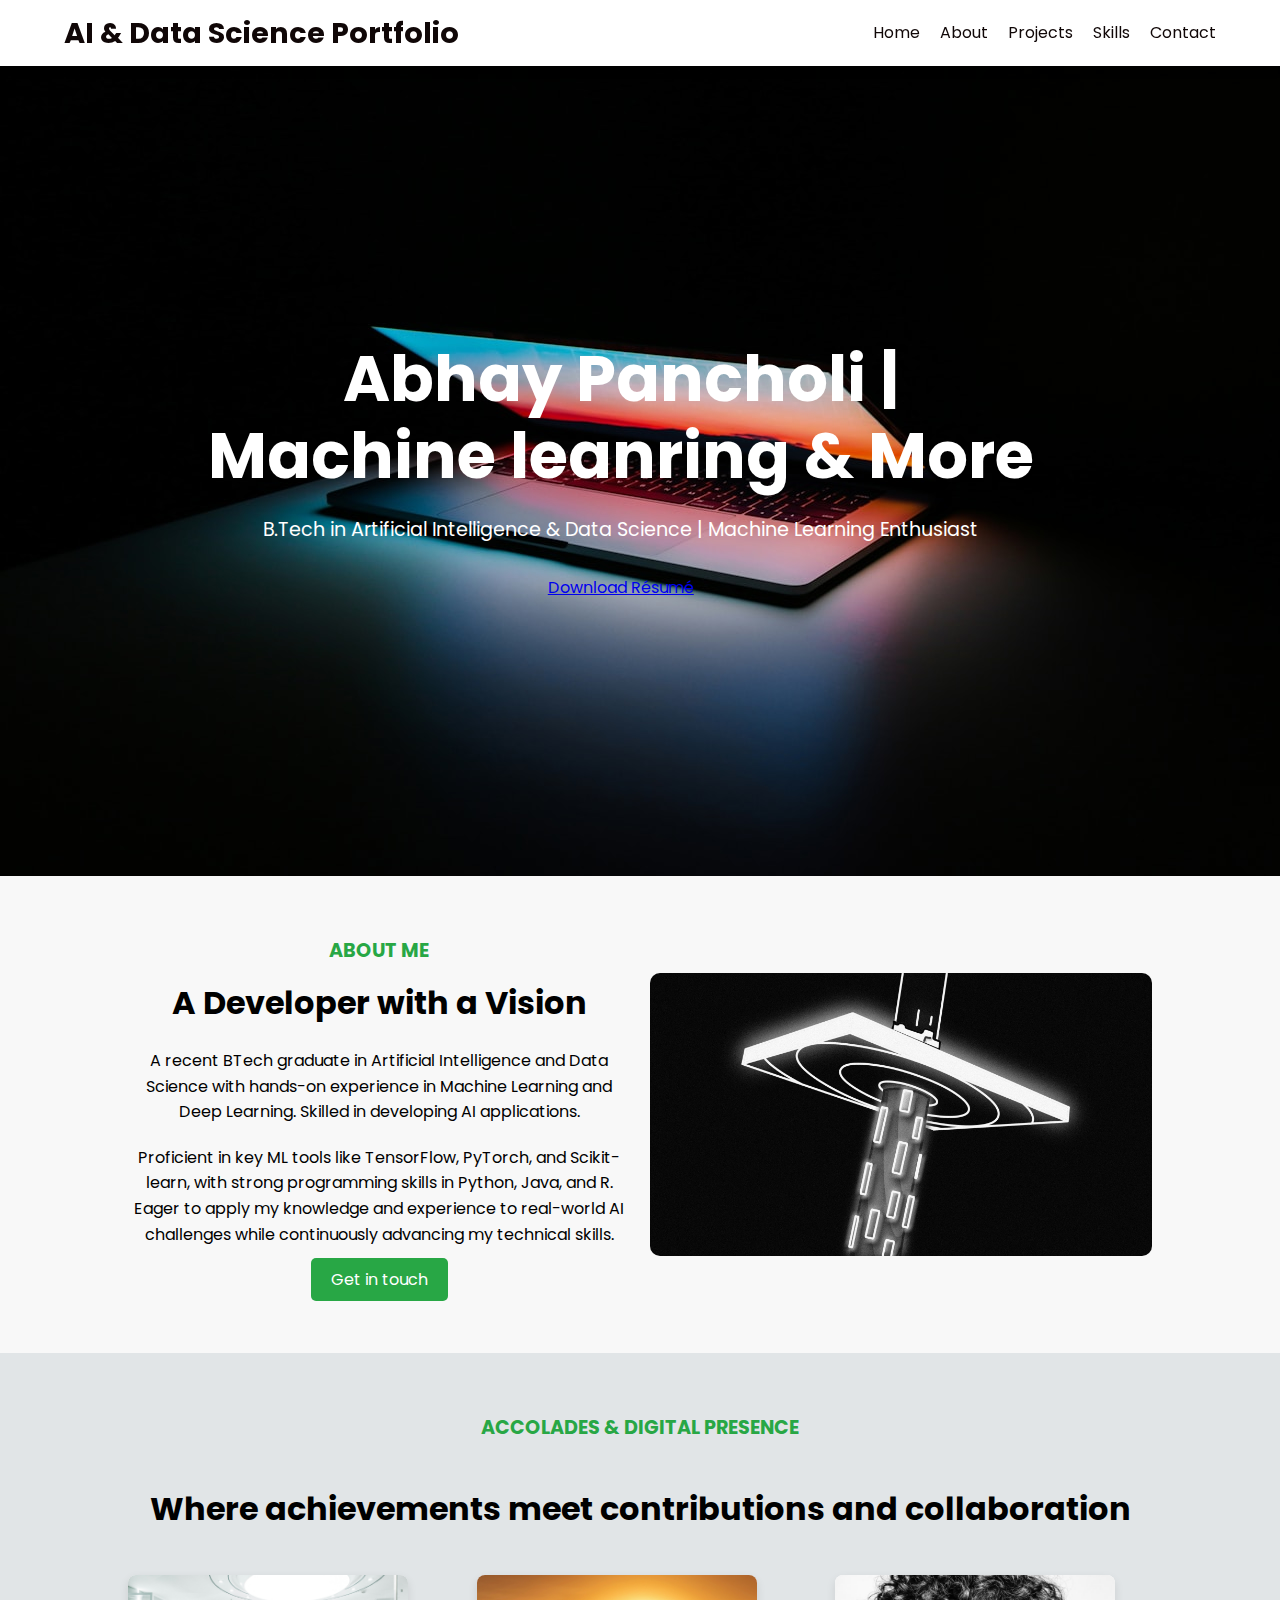
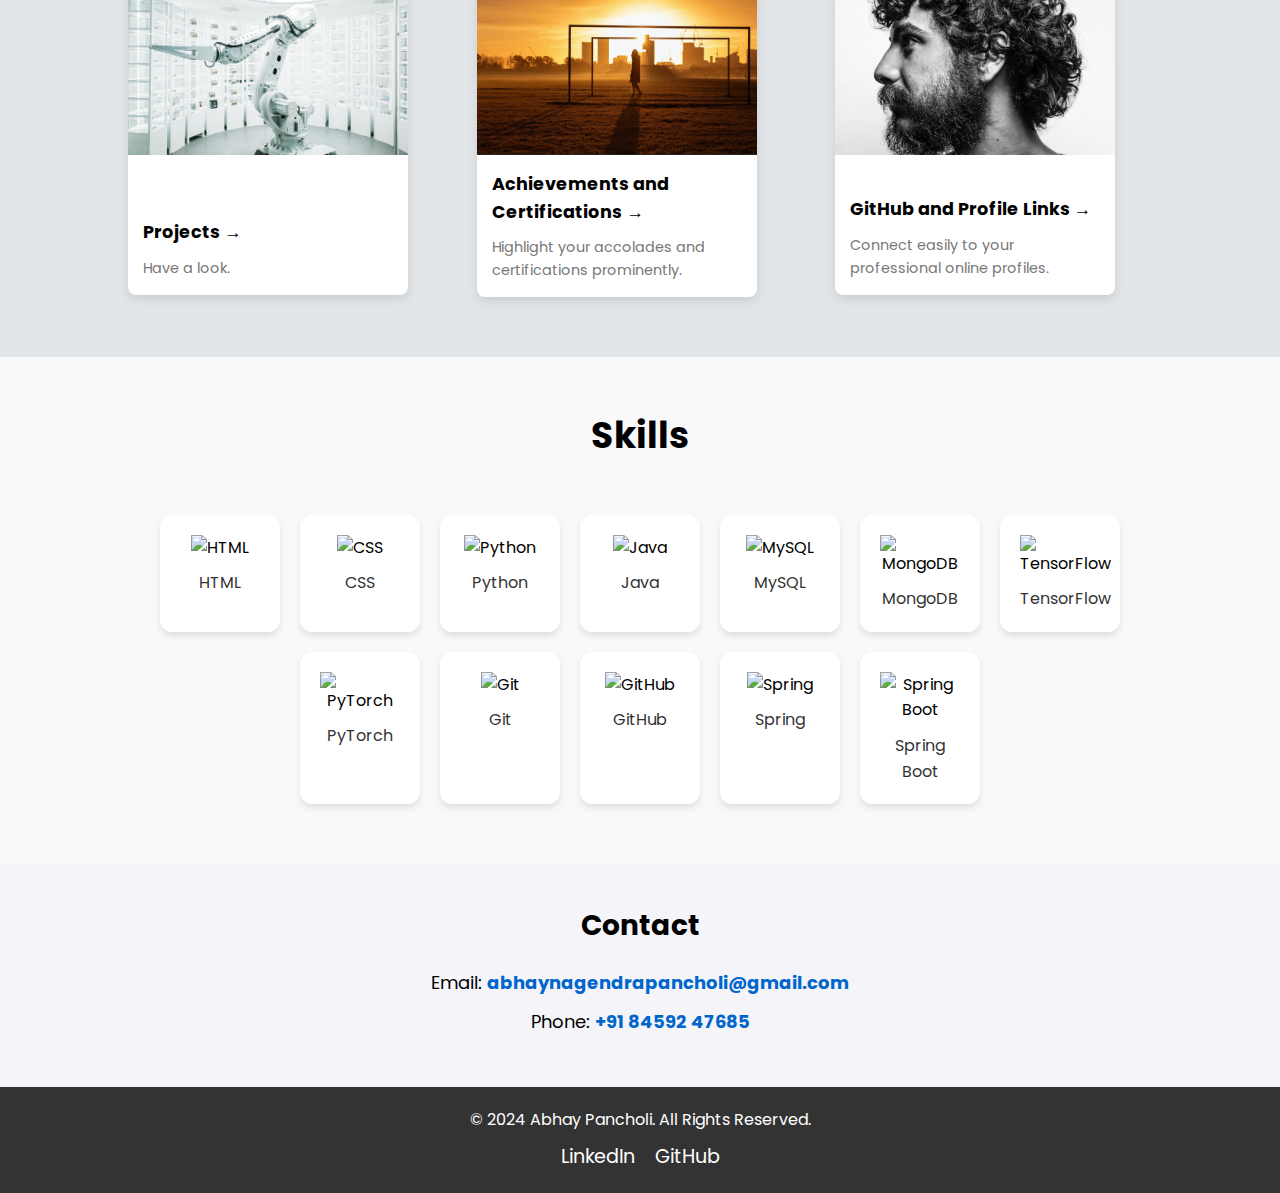
==== index.html @ a6f14320 "Renamed Home.html to index.html" ====
<!DOCTYPE html>
<html lang="en">
<head>
    <meta charset="UTF-8">
    <meta name="viewport" content="width=device-width, initial-scale=1.0">
    <title>Abhay Pancholi | AI & Data Science Portfolio</title>
    <link rel="stylesheet" href="Home_Style.css"> <!-- Link to your CSS file -->
    <link href='https://fonts.googleapis.com/css?family=Poppins' rel='stylesheet'>
</head>
<body>


    <!-- Header Section -->
    <header>
        <div class="header_container">
            <h1 class="logo">AI & Data Science Portfolio</h1>
            <nav>
                <ul class="nav-links">
                    <li><a href="Home.html">Home</a></li>
                    <li><a href="#about">About</a></li>
                    <li><a href="Projects.html">Projects</a></li>
                    <li><a href="#skills">Skills</a></li>
                    <li><a href="#contact">Contact</a></li>
                </ul>
                <div class="hamburger">
                    <span class="bar"></span>
                    <span class="bar"></span>
                    <span class="bar"></span>
                </div>
            </nav>
        </div>
    </header>

    <!-- Hero Section -->
    <section id="home" class="hero">
        <div class="container">
            <h1>Abhay Pancholi |<br> Machine leanring & More</h1>
            <p>B.Tech in Artificial Intelligence & Data Science | Machine Learning Enthusiast</p>
            <a href="D:\MyProject\Projects on github\Portfolio Website\assets\Abhay_Pancholi.pdf" class="btn">Download Résumé</a>
        </div>
    </section>


    <!-- About Section -->
    <section id="about" class="about-section">
        <div class="container">
            <div class="about-content">
                <div class="about-text">
                    <h2>About Me</h2>
                    <h3>A Developer with a Vision</h3>
                    <p>A recent BTech graduate in Artificial Intelligence and Data Science with hands-on experience in Machine Learning and Deep Learning. Skilled in developing AI applications.</p>
                    <p>Proficient in key ML tools like TensorFlow, PyTorch, and Scikit-learn, with strong programming skills in Python, Java, and R. Eager to apply my knowledge and experience to real-world AI challenges while continuously advancing my technical skills.</p>
                    <a href="#contact" class="btn">Get in touch</a>
                </div>
                <div class="about-image">
                    <img src="assets\Aboutme_section_img.jpg" alt="About Me Image">
                </div>
            </div>
        </div>
    </section>


    <!-- Cards Section -->
    <section id="cards-section" class="cards-section">
        <div class="container">
            <h2>Accolades & Digital Presence</h2>
            <h3>Where achievements meet contributions and collaboration</h3>
            <div class="cards">
                <!-- Project Card -->
                <a href="Projects.html" class="card-link">
                    <div class="card">
                        <img src="assets\Projects1.jpg" alt="Projects">
                        <div class="card-content">
                            <h4>Projects &rarr;</h4>
                            <p>Have a look.</p>
                        </div>
                    </div>
                </a>

                <!-- Achievements Card -->
                <a href="Achivements&Certifications.html" class="card-link">
                    <div class="card">
                        <img src="assets/Achievements.png" alt="Achievements and Certifications">
                        <div class="card-content">
                            <h4>Achievements and Certifications &rarr;</h4>
                            <p>Highlight your accolades and certifications prominently.</p>
                        </div>
                    </div>
                </a>

                <!-- GitHub Card -->
                <a href="Porfile_Links.html" class="card-link">
                    <div class="card">
                        <img src="assets/GitHub links.jfif" alt="GitHub and Profile Links">
                        <div class="card-content">
                            <h4>GitHub and Profile Links &rarr;</h4>
                            <p>Connect easily to your professional online profiles.</p>
                        </div>
                    </div>
                </a>
            </div>
        </div>
    </section>


    <!-- Skills section -->
    <section id="skills">
        <div class="container">
            <h2>Skills</h2>
            <div class="skills-grid">
                <div class="skill-item">
                    <img src="https://cdn.jsdelivr.net/gh/devicons/devicon/icons/html5/html5-original.svg" alt="HTML">
                    <p>HTML</p>
                </div>
                <div class="skill-item">
                    <img src="https://cdn.jsdelivr.net/gh/devicons/devicon/icons/css3/css3-original.svg" alt="CSS">
                    <p>CSS</p>
                </div>
                <div class="skill-item">
                    <img src="https://cdn.jsdelivr.net/gh/devicons/devicon/icons/python/python-original.svg" alt="Python">
                    <p>Python</p>
                </div>
                <div class="skill-item">
                    <img src="https://cdn.jsdelivr.net/gh/devicons/devicon/icons/java/java-original.svg" alt="Java">
                    <p>Java</p>
                </div>
                <div class="skill-item">
                    <img src="https://cdn.jsdelivr.net/gh/devicons/devicon/icons/mysql/mysql-original.svg" alt="MySQL">
                    <p>MySQL</p>
                </div>
                <div class="skill-item">
                    <img src="https://cdn.jsdelivr.net/gh/devicons/devicon/icons/mongodb/mongodb-original.svg" alt="MongoDB">
                    <p>MongoDB</p>
                </div>
                <div class="skill-item">
                    <img src="https://cdn.jsdelivr.net/gh/devicons/devicon/icons/tensorflow/tensorflow-original.svg" alt="TensorFlow">
                    <p>TensorFlow</p>
                </div>
                <div class="skill-item">
                    <img src="https://cdn.jsdelivr.net/gh/devicons/devicon/icons/pytorch/pytorch-original.svg" alt="PyTorch">
                    <p>PyTorch</p>
                </div>
                <div class="skill-item">
                    <img src="https://cdn.jsdelivr.net/gh/devicons/devicon/icons/git/git-original.svg" alt="Git">
                    <p>Git</p>
                </div>
                <div class="skill-item">
                    <img src="https://cdn.jsdelivr.net/gh/devicons/devicon/icons/github/github-original.svg" alt="GitHub">
                    <p>GitHub</p>
                </div>
                <div class="skill-item">
                    <img src="https://cdn.jsdelivr.net/gh/devicons/devicon/icons/spring/spring-original.svg" alt="Spring">
                    <p>Spring</p>
                </div>
                <div class="skill-item">
                    <img src="https://cdn.jsdelivr.net/npm/simple-icons@5.8.1/icons/springboot.svg" alt="Spring Boot">
                    <p>Spring Boot</p>
                </div>
            </div>
        </div>
    </section>
    
    <!-- Contact Section -->
    <section id="contact">
        <div class="container">
            <h2>Contact</h2>
            <div class="contact-info">
                <p>Email: <a href="mailto:abhaynagendrapancholi@gmail.com">abhaynagendrapancholi@gmail.com</a></p>
                <p>Phone: <a href="tel:+91 8459247685">+91 84592 47685</a></p>
            </div>
        </div>
    </section>
    

    <!-- Footer Section -->
    <footer>
        <div class="container">
            <p>&copy; 2024 Abhay Pancholi. All Rights Reserved.</p>
            <ul class="socials">
                <li><a href="https://linkedin.com/in/abhaypancholi" target="_blank">LinkedIn</a></li>
                <li><a href="https://github.com/AbhayPancholi" target="_blank">GitHub</a></li>
                <!-- Add more social links -->
            </ul>
        </div>
    </footer>

    <!-- Link to external JavaScript file -->
    <script src="header_toggle.js"></script>
</body>
</html>
---- Home_Style.css ----
/* Base styles */
* {
    margin: 0;
    padding: 0;
    box-sizing: border-box;
}

body {
    font-family: Poppins;
    line-height: 1.6;
    background-color: #f4f4f9;
}

.container {
    width: 90%;
    margin: 0 auto;
    max-width: 1200px;
}

/* Header */
header {
    position: sticky;
    top: 0;
    z-index: 999;
    background-color: #FFFFFF;
    color: #100707;
    padding: 10px 0;
    box-shadow: 0px 4px 10px rgba(0, 0, 0, 0.1);
}

.header_container {
    display: flex;
    justify-content: space-between;
    align-items: center;
    width: 90%;
    margin: 0 auto;
}

h1.logo {
    text-align: left;
    font-size: 1.8rem;
    font-weight: bold;
    color: #100707;
}

.nav-links {
    list-style: none;
    display: flex;
    align-items: center;
}

.nav-links li {
    margin-left: 20px;
}

.nav-links li a {
    text-decoration: none;
    color: #100707;
    font-size: 1rem;
    transition: color 0.3s ease;
}

.nav-links li a:hover {
    color: #e74c3c;
}

/* Hamburger Menu (Hidden by Default) */
.hamburger {
    display: none;
    flex-direction: column;
    cursor: pointer;
    margin-left: 20px;
}

.hamburger .bar {
    width: 25px;
    height: 3px;
    background-color: #100707;
    margin: 4px 0;
    transition: 0.3s;
}

/* Responsive Styles */
@media (max-width: 768px) {
    .nav-links {
        display: none;  /* Hide the regular menu */
        position: absolute;
        top: 60px;
        left: 0;
        background-color: #fff;
        width: 100%;
        flex-direction: column;
        align-items: center;
        box-shadow: 0px 4px 10px rgba(0, 0, 0, 0.1);
        transition: all 0.3s ease-in-out;
    }

    .nav-links.active {
        display: flex;  /* Show the menu when hamburger is clicked */
    }

    .nav-links li {
        margin: 10px 0;
    }

    /* Show hamburger icon */
    .hamburger {
        display: flex;
    }

    /* Center logo */
    h1.logo {
        font-size: 1.5rem;
        text-align: center;
        width: 100%;
        justify-content: center;
    }
}

/* Hamburger Animation */
.hamburger.active .bar:nth-child(1) {
    transform: rotate(-45deg) translate(-5px, 6px);
}

.hamburger.active .bar:nth-child(2) {
    opacity: 0;
}

.hamburger.active .bar:nth-child(3) {
    transform: rotate(45deg) translate(-5px, -6px);
}


/* Hero Section */
.hero {
    background: url('assets/background_image.jfif') no-repeat center center/cover;
    background-color: #2c3e50;
    color: #fff;
    height: 90vh;
    display: flex;
    align-items: center;
    justify-content: flex-start; /* Align to the left */
    text-align: left;            /* Left-align text */
    padding-left: 7%;           /* Space to the left for alignment */
    padding-right: 10%;
    box-sizing: border-box;      /* Ensure padding is included in width */
}

.hero h1 {
    font-size: 4rem;            /* Larger heading for desktop */
    line-height: 1.2;           /* Control spacing between lines */
    margin-bottom: 20px;
}

.hero p {
    font-size: 1.2rem;
    margin-bottom: 30px;
}

/* Media Query for Tablets and Smaller Devices */
@media (max-width: 768px) {
    .hero {
        justify-content: center; /* Center content for smaller screens */
        text-align: center;      /* Center text */
        padding-left: 5%;
        padding-right: 5%;
    }

    .hero h1 {
        font-size: 2rem;        /* Smaller heading for tablets */
    }

    .hero p {
        font-size: 1rem;        /* Smaller paragraph font size */
    }
}

/* Media Query for Mobile Devices */
@media (max-width: 480px) {
    .hero {
        padding-left: 2%;
        padding-right: 2%;
    }

    .hero h1 {
        font-size: 1.5rem;      /* Smaller heading for mobile */
    }

    .hero p {
        font-size: 0.9rem;      /* Smaller paragraph font size */
    }
}


/* About Section */
.about-section {
    padding: 60px 0;
    background-color: #f8f8f8;
}

.about-content {
    display: flex;
    justify-content: space-between;
    align-items: center;
    flex-wrap: wrap;  /* To make it responsive */
    gap: 20px;
}

.about-text {
    flex: 1;
    max-width: 600px;
}

.about-text h2 {
    color: #28a745; /* Green color for 'About Me' */
    font-size: 1.2rem;
    text-transform: uppercase;
    margin-bottom: 10px;
}

.about-text h3 {
    /* text-align: left; */
    font-size: 2rem;
    font-weight: bold;
    margin-bottom: 20px;
}

.about-text p {
    font-size: 1rem;
    line-height: 1.6;
    margin-bottom: 20px;
}

.about-text a.btn {
    background-color: #28a745;
    color: #fff;
    padding: 10px 20px;
    text-decoration: none;
    border-radius: 5px;
    transition: background-color 0.3s ease;
}

.about-text a.btn:hover {
    background-color: #218838;
}

/* About Image */
.about-image {
    flex: 1;
    max-width: 600px;
}

.about-image img {
    max-width: 100%;
    height: auto;
    display: block;
    border-radius: 10px;
}

/* Responsive Design */
@media (max-width: 768px) {
    .about-content {
        flex-direction: column;
        text-align: center;
    }

    .about-image {
        margin-top: 20px;
    }

    .about-text {
        text-align: center;
    }
}


/* Card Section */
.cards-section {
    padding: 60px 0;
    background-color: #e1e5e7;
    text-align: left;
}

.cards-section h2 {

    color: #28a745;
    text-transform: uppercase;
    font-size: 1.2rem;
}

.cards-section h3 {
    font-size: 2rem;
    margin-bottom: 40px;
    font-weight: bold;
}

.cards {
    display: flex;
    justify-content: center; /* Align cards centrally */
    gap: 40px; /* Adjust gap between cards for uniform spacing */
    flex-wrap: wrap; /* Allow cards to wrap on smaller screens */
}

.card-link {
    text-decoration: none;
    color: inherit;
    flex-grow: 1; /* Ensures all cards take up equal space */
}

.card {
    background-color: #fff;
    border-radius: 8px; /* Make the border radius smaller for a clean look */
    box-shadow: 0 4px 10px rgba(0, 0, 0, 0.1);
    max-width: 280px; /* Reduced width for smaller cards */
    min-height: 320px; /* Reduced height for smaller cards */
    text-align: left;
    transition: transform 0.3s ease;
    overflow: hidden;
    display: flex;
    flex-direction: column;
    justify-content: space-between; /* Even distribution of content */
}

.card:hover {
    transform: translateY(-10px); /* Lift the card on hover */
}

.card img {
    width: 100%;
    height: 180px; /* Adjusted image height */
    object-fit: cover; /* Ensure image fits within the card */
}

.card-content {
    padding: 15px; /* Adjust padding for uniformity */
}

.card h4 {
    font-size: 1.1rem;
    margin-bottom: 10px;
    font-weight: bold;
}

.card p {
    color: #777;
    font-size: 0.9rem; /* Reduce font size to match the smaller card */
}

/* Responsive Design */
@media (max-width: 768px) {
    .cards {
        flex-direction: column;
        align-items: center;
    }
}


/*skills section*/
#skills {
    background-color: #f9f9f9;
    padding: 50px 0;
}

.container {
    width: 80%;
    margin: 0 auto;
    text-align: center;
}

h2 {
    font-size: 36px;
    margin-bottom: 40px;
}

.skills-grid {
    display: flex;
    flex-wrap: wrap;
    justify-content: center;
}

.skill-item {
    background-color: #fff;
    border-radius: 12px;
    padding: 20px;
    margin: 10px;
    width: 120px;
    text-align: center;
    box-shadow: 0 4px 6px rgba(0, 0, 0, 0.1);
    transition: transform 0.3s ease;
}

.skill-item:hover {
    transform: scale(1.1);
}

.skill-item img {
    width: 60px;
    height: 60px;
}

.skill-item p {
    margin-top: 10px;
    font-size: 16px;
    color: #333;
}


/* Contact Section */
#contact {
    background-color: #f4f4f9;
    padding: 40px 0;
    text-align: center;
}

#contact h2 {
    font-size: 28px;
    margin-bottom: 20px;
}

.contact-info {
    font-size: 18px;
}

.contact-info p {
    margin: 10px 0;
}

.contact-info a {
    color: #0066cc;
    text-decoration: none;
    font-weight: bold;
    transition: color 0.3s;
}

.contact-info a:hover {
    color: #0055bb;
}



/* Footer */
footer {
    background-color: #333;
    color: #fff;
    padding: 20px;
    text-align: center;
}

footer .socials {
    list-style: none;
    display: flex;
    justify-content: center;
    margin-top: 10px;
}

footer .socials li {
    margin: 0 10px;
}

footer .socials li a {
    color: #fff;
    text-decoration: none;
    font-size: 1.2rem;
}

/* Responsive Styles */
@media (max-width: 768px) {
    header .container {
        flex-direction: column;
        align-items: flex-start;
    }

    header nav ul {
        flex-direction: column;
        align-items: flex-start;
    }

    .hero h2 {
        font-size: 2rem;
    }

    .hero p {
        font-size: 1rem;
    }

    .projects {
        flex-direction: column;
    }

    .project {
        width: 100%;
        margin-bottom: 20px;
    }
}

@media (max-width: 480px) {
    .hero h2 {
        font-size: 1.5rem;
    }

    .hero p {
        font-size: 0.9rem;
    }

    header h1.logo {
        font-size: 1.5rem;
    }

    header nav ul li a {
        font-size: 0.9rem;
    }
}
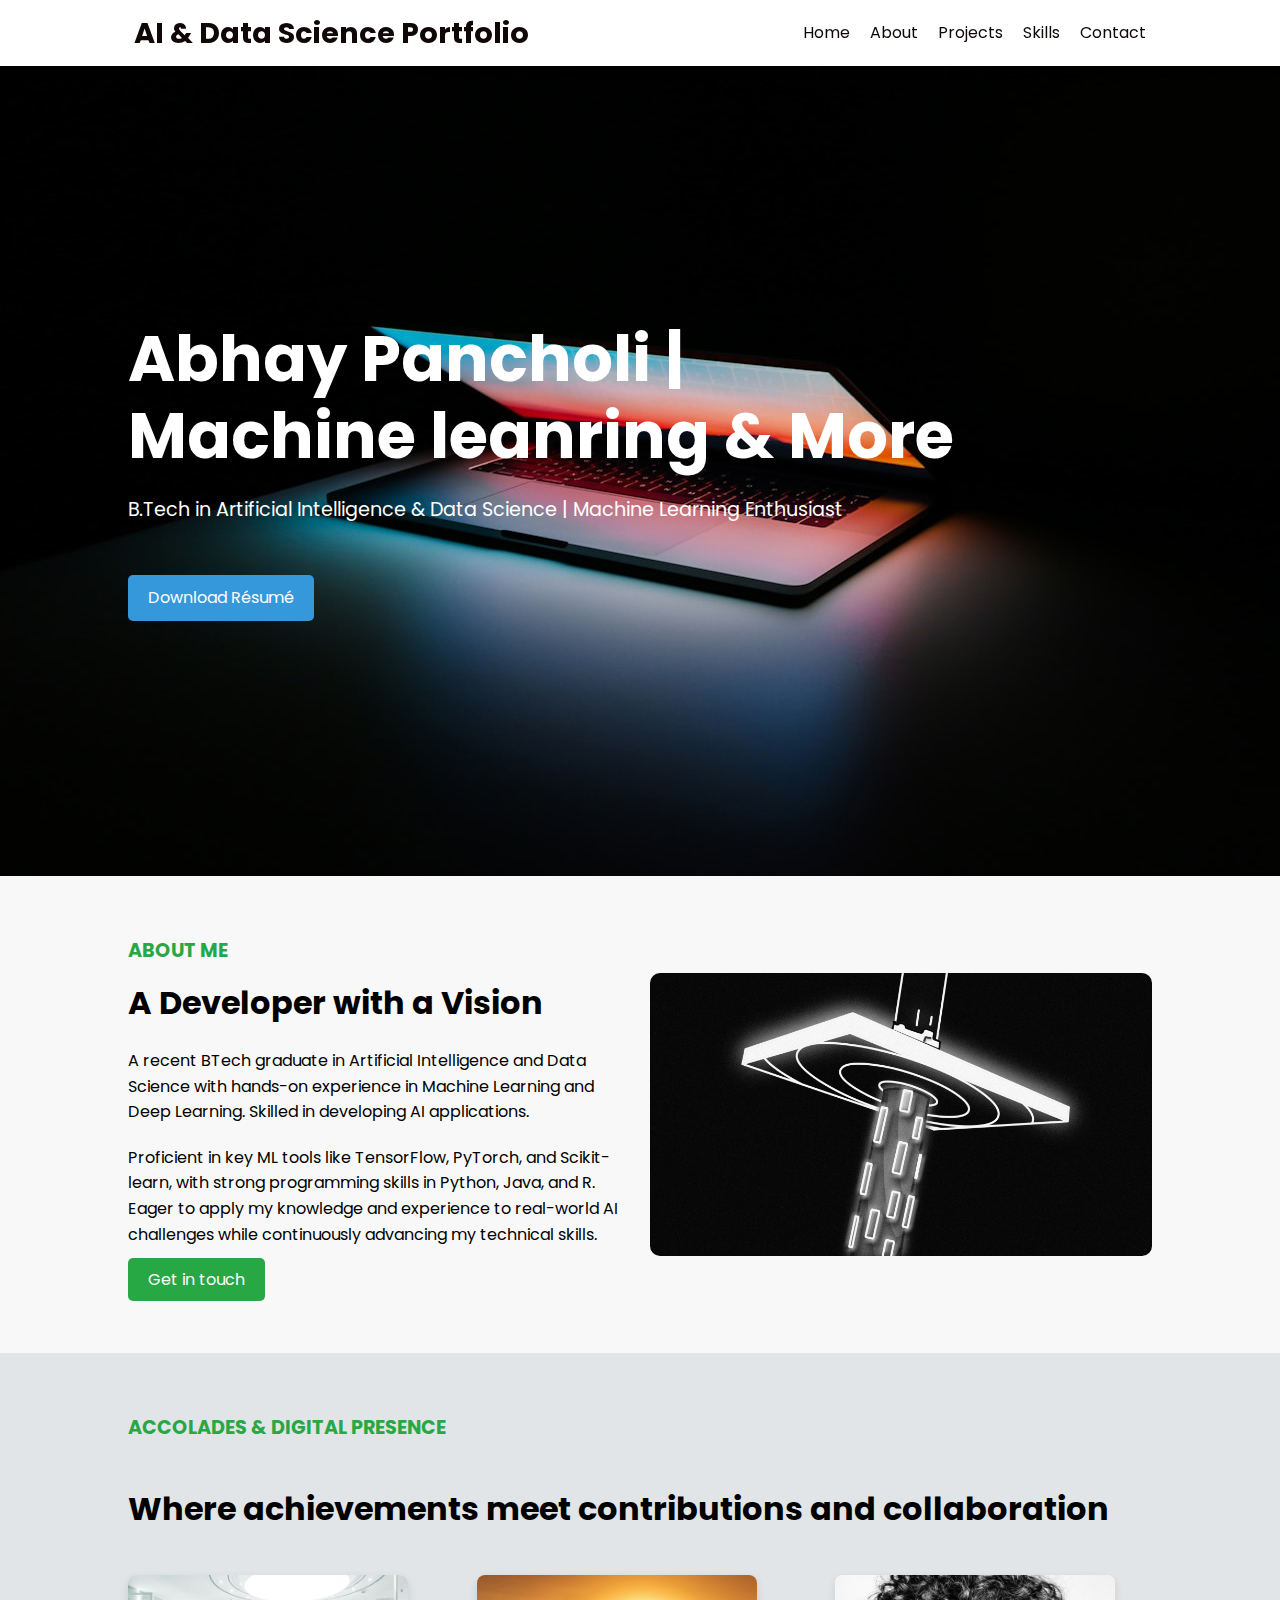
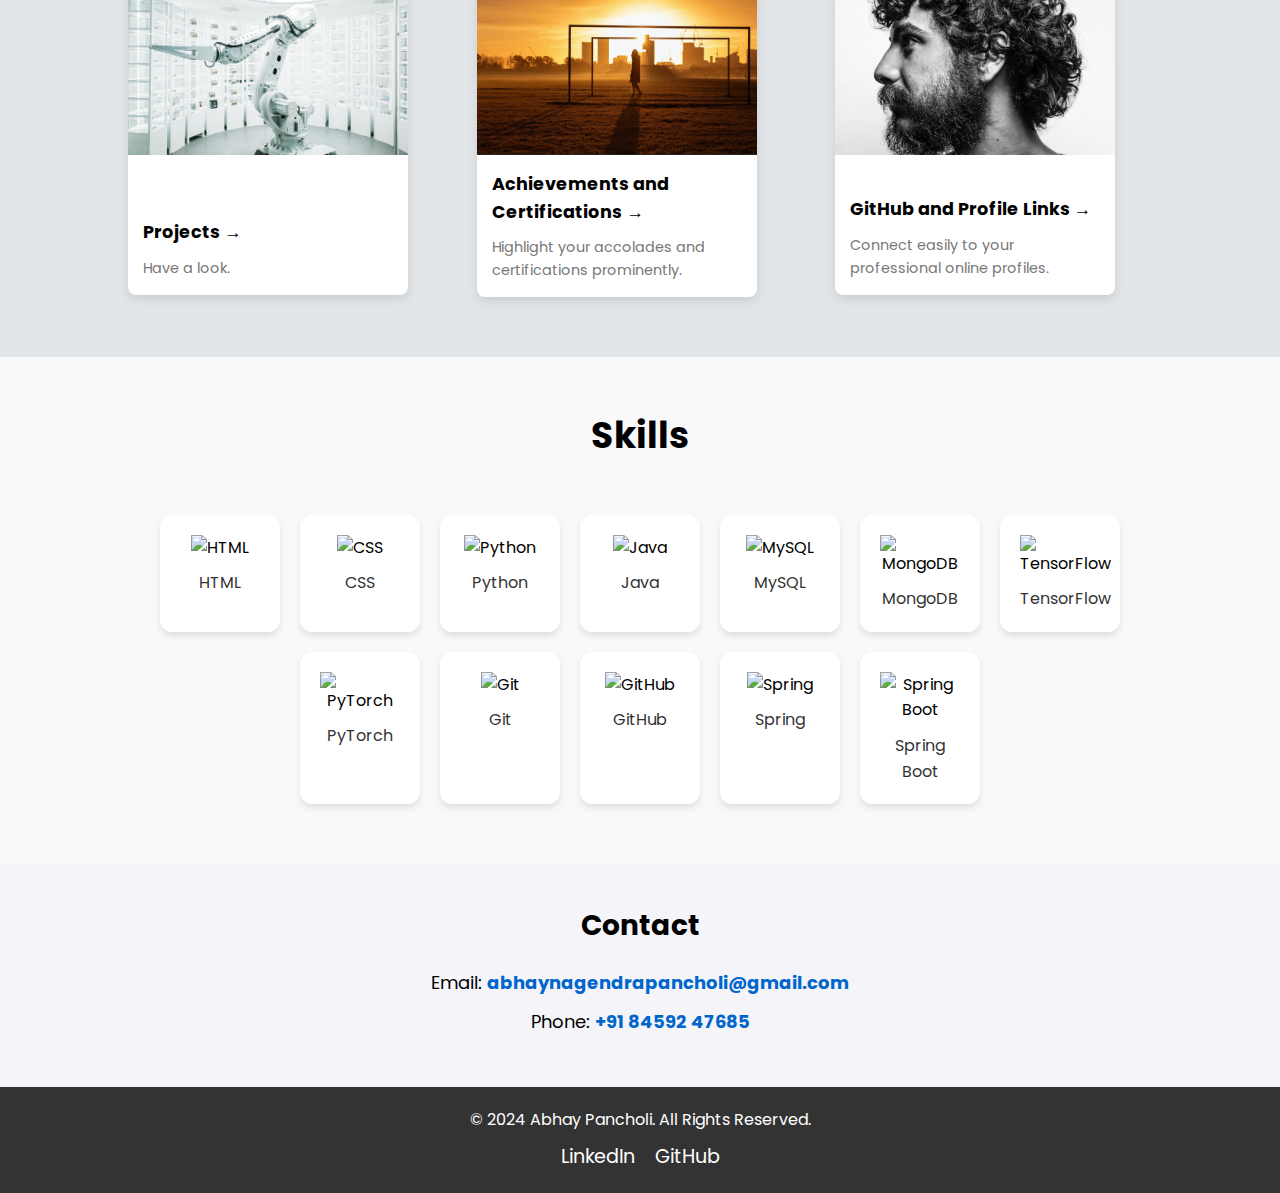
==== commit 419851e6: "made some content alignment changes." ====
--- a/index.html
+++ b/index.html
@@ -36,7 +36,7 @@
         <div class="container">
             <h1>Abhay Pancholi |<br> Machine leanring & More</h1>
             <p>B.Tech in Artificial Intelligence & Data Science | Machine Learning Enthusiast</p>
-            <a href="D:\MyProject\Projects on github\Portfolio Website\assets\Abhay_Pancholi.pdf" class="btn">Download Résumé</a>
+            <a href="assets\Abhay_Pancholi.pdf" class="btn">Download Résumé</a>
         </div>
     </section>
 
--- a/Home_Style.css
+++ b/Home_Style.css
@@ -32,7 +32,7 @@
     display: flex;
     justify-content: space-between;
     align-items: center;
-    width: 90%;
+    width: 79%;
     margin: 0 auto;
 }
 
@@ -141,9 +141,12 @@
     align-items: center;
     justify-content: flex-start; /* Align to the left */
     text-align: left;            /* Left-align text */
-    padding-left: 7%;           /* Space to the left for alignment */
-    padding-right: 10%;
     box-sizing: border-box;      /* Ensure padding is included in width */
+}
+
+.hero .container {
+    text-align: left;
+    justify-content: flex-start;
 }
 
 .hero h1 {
@@ -157,11 +160,26 @@
     margin-bottom: 30px;
 }
 
+.hero .btn {
+    display: inline-block;
+    padding: 10px 20px;
+    background-color: #3498db;
+    color: #fff;
+    text-decoration: none;
+    border-radius: 5px;
+    font-size: 1rem;
+    margin-top: 20px;
+}
+
+.hero .btn:hover {
+    background-color: #2980b9;
+}
+
 /* Media Query for Tablets and Smaller Devices */
 @media (max-width: 768px) {
     .hero {
-        justify-content: center; /* Center content for smaller screens */
-        text-align: center;      /* Center text */
+        justify-content: left; /* Center content for smaller screens */
+        text-align: left;      /* Center text */
         padding-left: 5%;
         padding-right: 5%;
     }
@@ -204,6 +222,11 @@
     align-items: center;
     flex-wrap: wrap;  /* To make it responsive */
     gap: 20px;
+}
+
+.about-section .container{
+    text-align: left;
+    justify-content: flex-start;
 }
 
 .about-text {
@@ -279,6 +302,11 @@
     padding: 60px 0;
     background-color: #e1e5e7;
     text-align: left;
+}
+
+.cards-section .container{
+    text-align: left;
+    justify-content: flex-start;
 }
 
 .cards-section h2 {
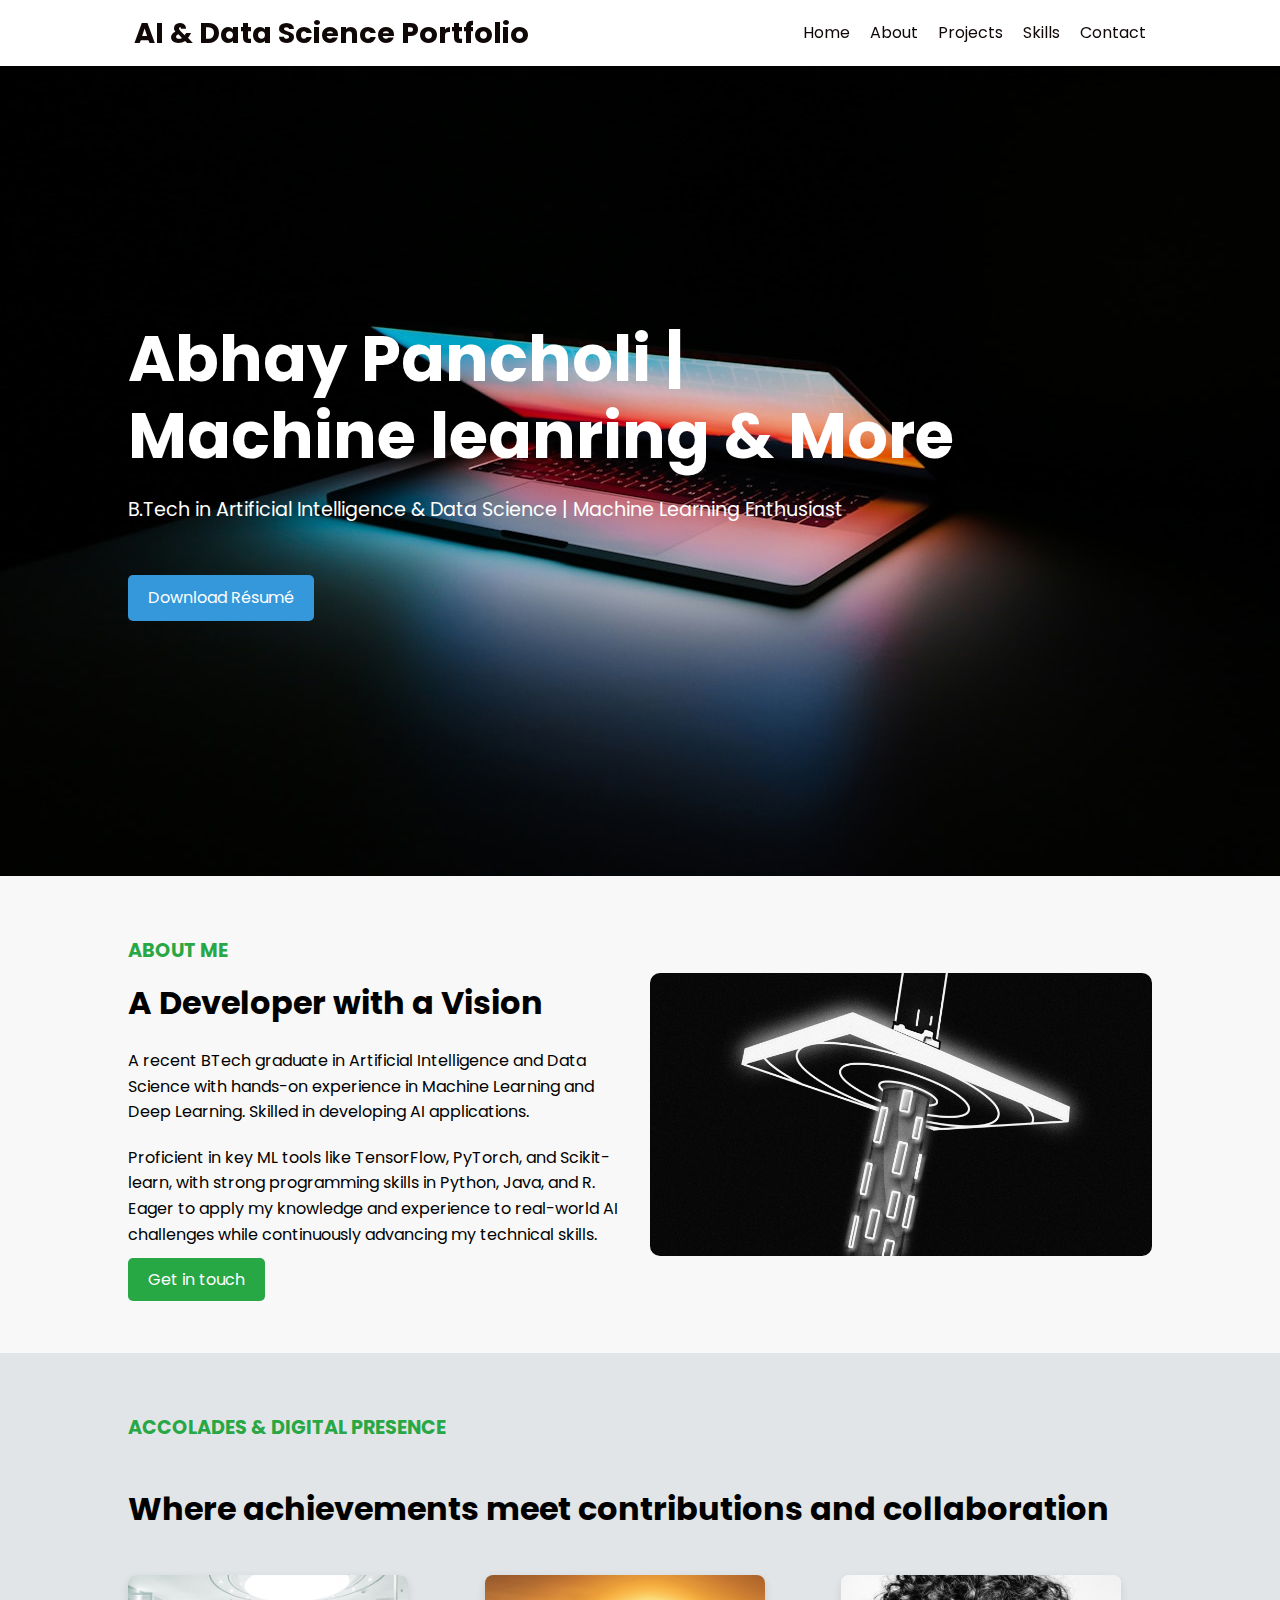
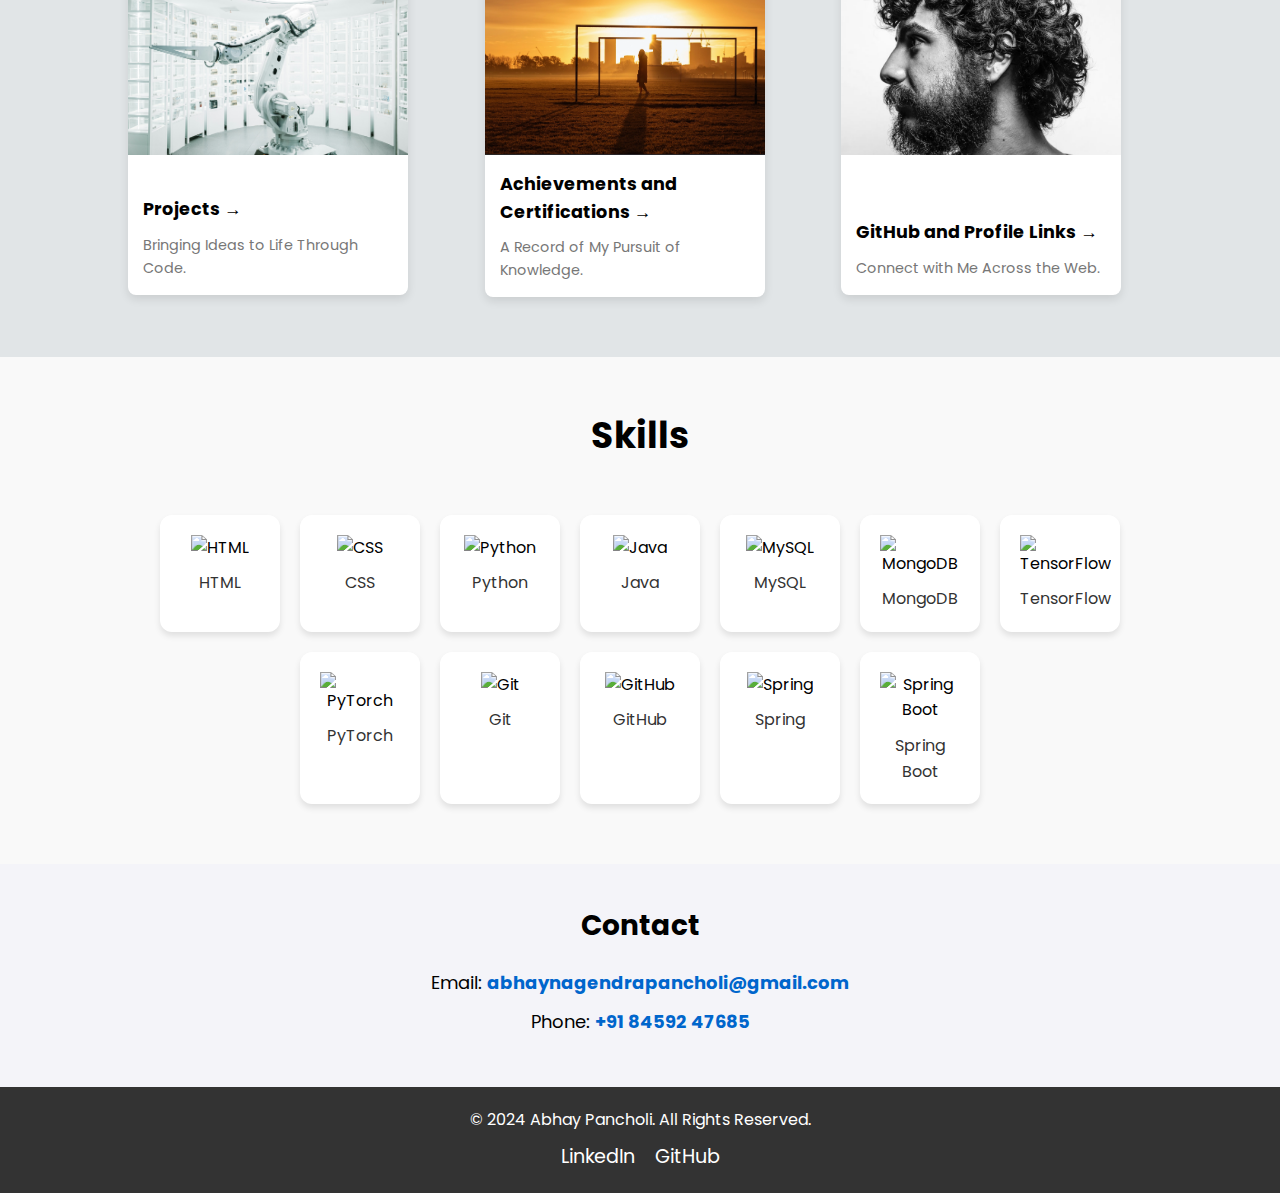
==== commit 1e033ba7: "added subtitles to some sections." ====
--- a/index.html
+++ b/index.html
@@ -72,7 +72,7 @@
                         <img src="assets\Projects1.jpg" alt="Projects">
                         <div class="card-content">
                             <h4>Projects &rarr;</h4>
-                            <p>Have a look.</p>
+                            <p>Bringing Ideas to Life Through Code.</p>
                         </div>
                     </div>
                 </a>
@@ -83,7 +83,7 @@
                         <img src="assets/Achievements.png" alt="Achievements and Certifications">
                         <div class="card-content">
                             <h4>Achievements and Certifications &rarr;</h4>
-                            <p>Highlight your accolades and certifications prominently.</p>
+                            <p>A Record of My Pursuit of Knowledge.</p>
                         </div>
                     </div>
                 </a>
@@ -94,7 +94,7 @@
                         <img src="assets/GitHub links.jfif" alt="GitHub and Profile Links">
                         <div class="card-content">
                             <h4>GitHub and Profile Links &rarr;</h4>
-                            <p>Connect easily to your professional online profiles.</p>
+                            <p>Connect with Me Across the Web.</p>
                         </div>
                     </div>
                 </a>
--- a/Home_Style.css
+++ b/Home_Style.css
@@ -1,3 +1,26 @@
+/* Custom scrollbar styles for Chrome, Safari, and Edge */
+::-webkit-scrollbar {
+    width: 12px;              /* Width of the scrollbar */
+}
+
+::-webkit-scrollbar-track {
+    background: #2c3e50;      /* Background of the track */
+    border-radius: 10px;      /* Round the track edges */
+}
+
+::-webkit-scrollbar-thumb {
+    background-color: #3498db; /* Color of the draggable part */
+    border-radius: 10px;       /* Rounded edges on the thumb */
+    border: 3px solid #2c3e50; /* Space between the thumb and the edge */
+}
+
+::-webkit-scrollbar-thumb:hover {
+    background-color: #2980b9; /* Darker on hover */
+}
+
+
+
+
 /* Base styles */
 * {
     margin: 0;
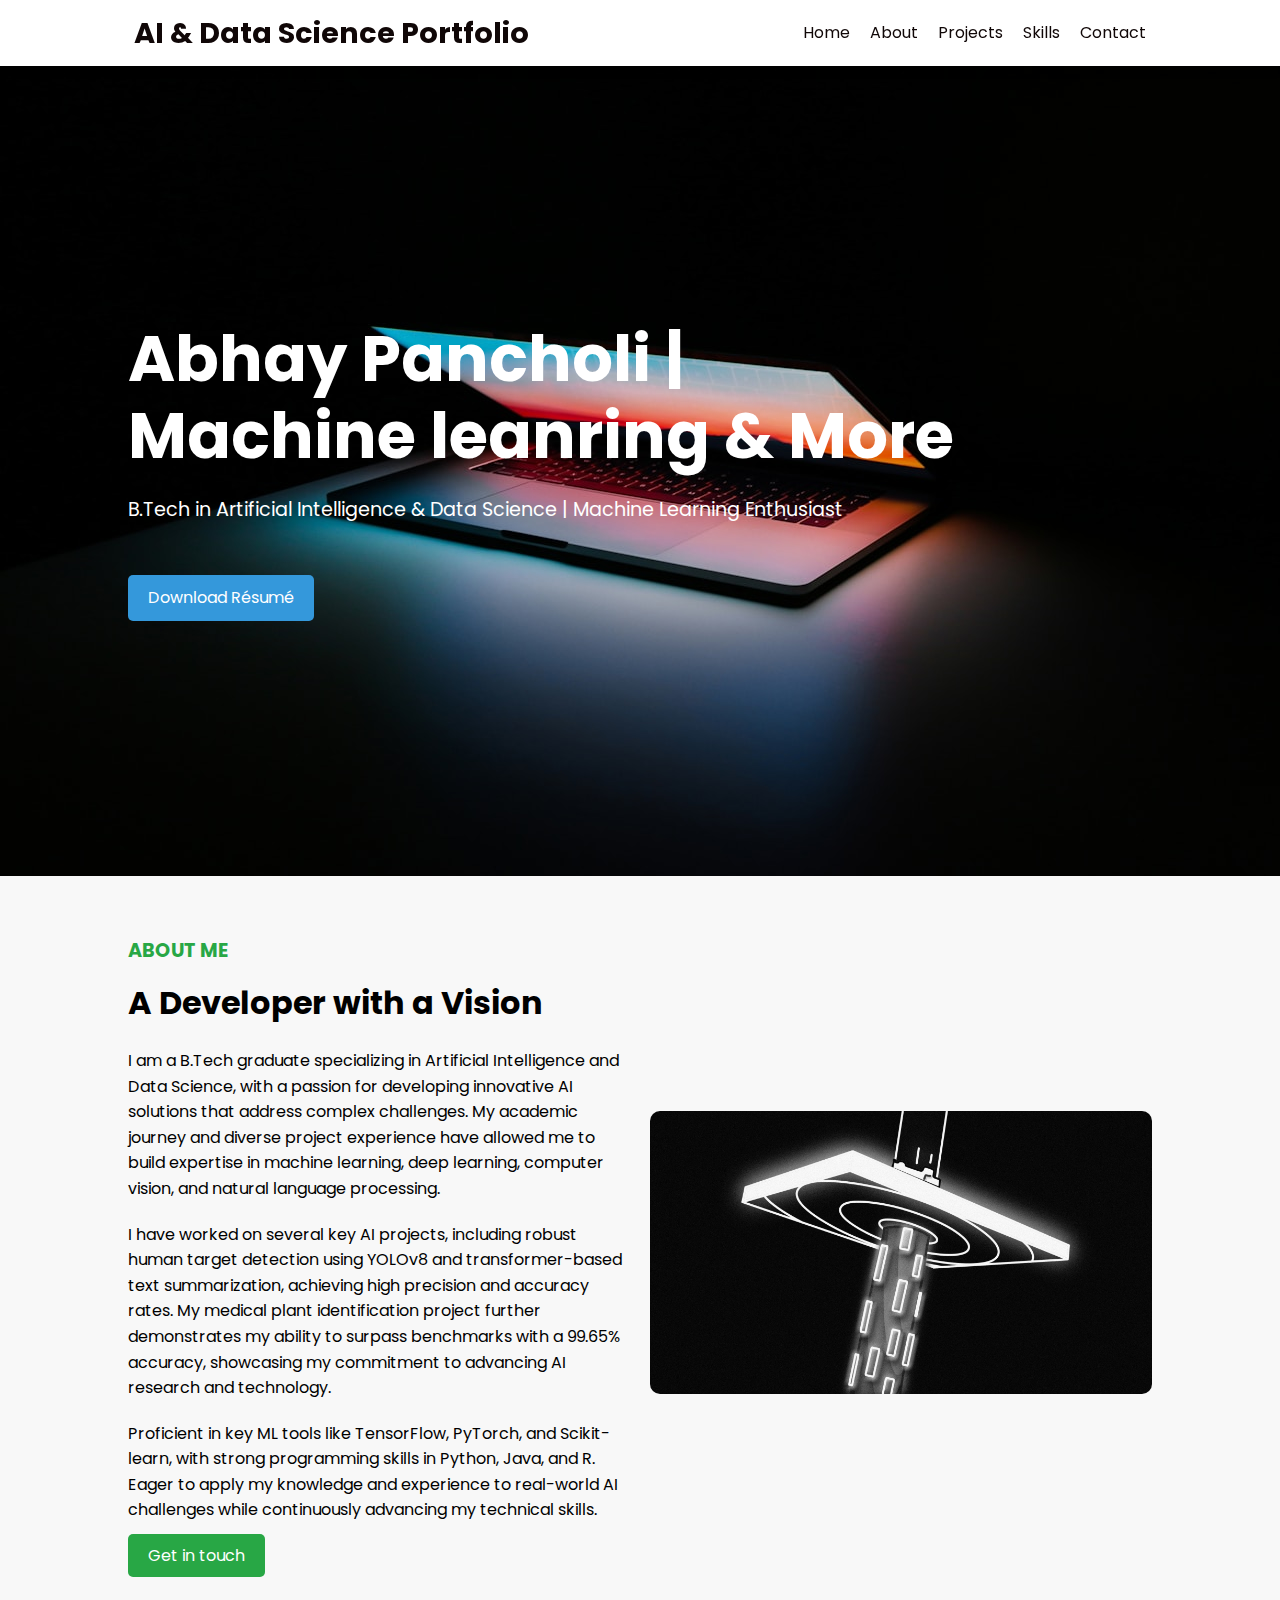
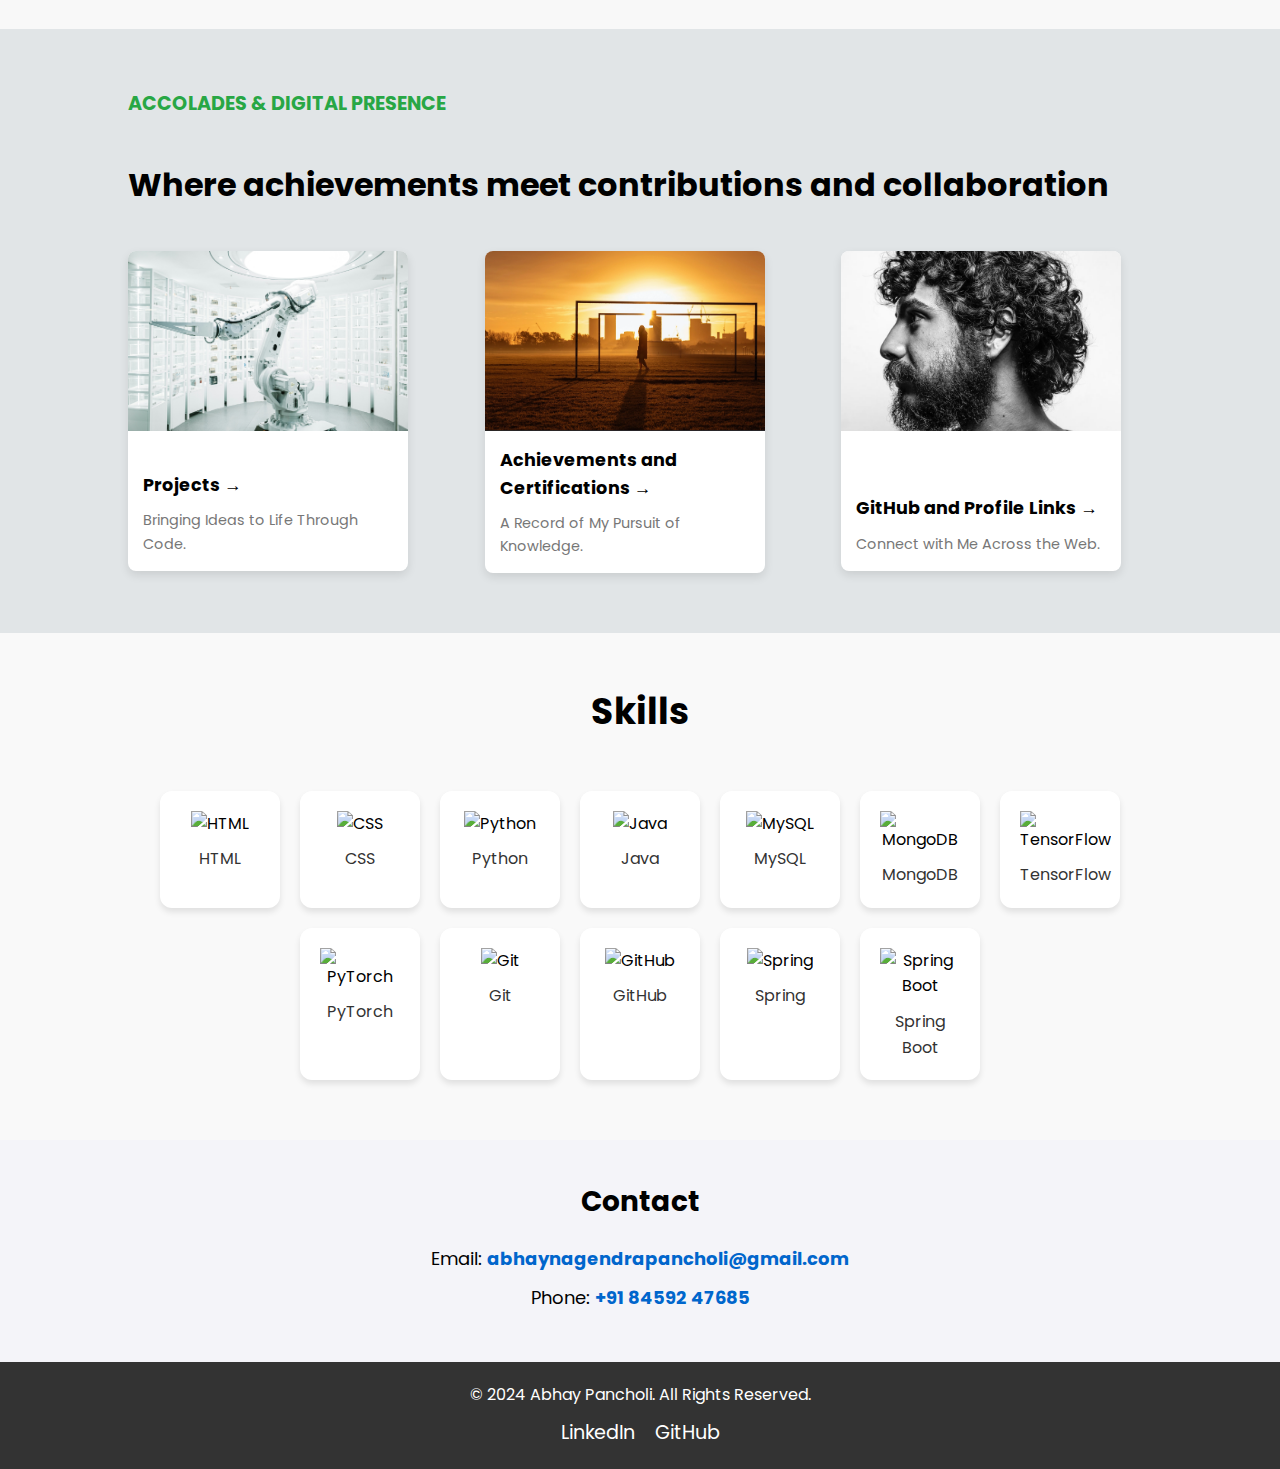
==== commit 2e99ba80: "change the summary in the about section" ====
--- a/index.html
+++ b/index.html
@@ -48,8 +48,21 @@
                 <div class="about-text">
                     <h2>About Me</h2>
                     <h3>A Developer with a Vision</h3>
-                    <p>A recent BTech graduate in Artificial Intelligence and Data Science with hands-on experience in Machine Learning and Deep Learning. Skilled in developing AI applications.</p>
-                    <p>Proficient in key ML tools like TensorFlow, PyTorch, and Scikit-learn, with strong programming skills in Python, Java, and R. Eager to apply my knowledge and experience to real-world AI challenges while continuously advancing my technical skills.</p>
+                    <p>I am a B.Tech graduate specializing in Artificial Intelligence and Data Science, with a passion for developing 
+                        innovative AI solutions that address complex challenges. My academic journey and diverse project experience
+                        have allowed me to build expertise in machine learning, deep learning, computer vision, and natural language 
+                        processing.
+                    </p>
+
+                    <p>I have worked on several key AI projects, including robust human target detection using YOLOv8 and transformer-based text 
+                        summarization, achieving high precision and accuracy rates. My medical plant identification project further 
+                        demonstrates my ability to surpass benchmarks with a 99.65% accuracy, showcasing my commitment to advancing AI 
+                        research and technology.
+                    </p> 
+                    
+                    <p>Proficient in key ML tools like TensorFlow, PyTorch, and Scikit-learn, with strong programming skills in Python, 
+                        Java, and R. Eager to apply my knowledge and experience to real-world AI challenges while continuously advancing 
+                        my technical skills.</p>
                     <a href="#contact" class="btn">Get in touch</a>
                 </div>
                 <div class="about-image">
